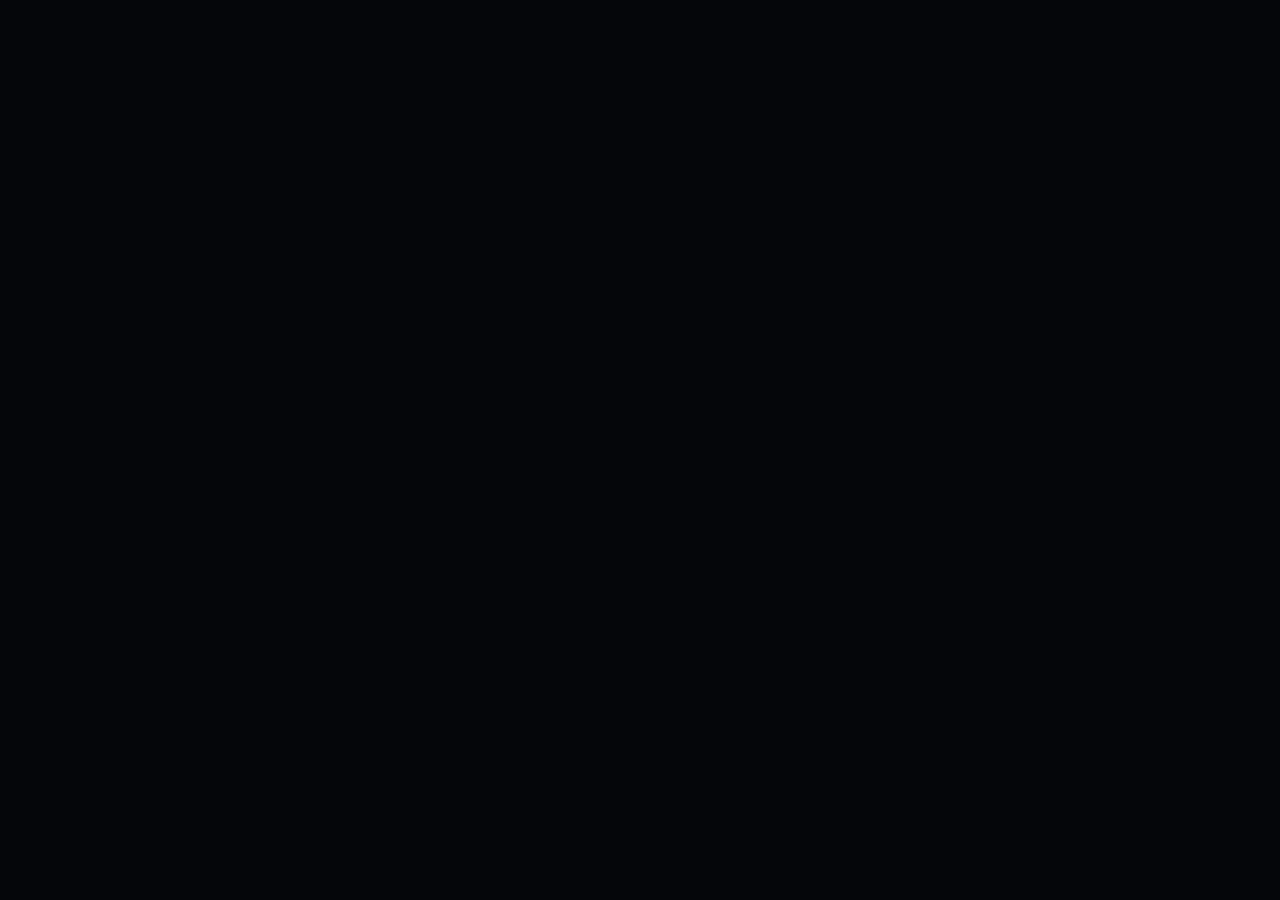
==== acdc.html @ 9a598bc3 "Add files via upload" ====
<!DOCTYPE html>
<html lang="en">
<head>
  <meta charset="UTF-8" />
  <title>BlackCorp Backbone Console</title>
  <meta name="viewport" content="width=device-width, initial-scale=1" />
  <style>
    * { box-sizing: border-box; font-family: system-ui, -apple-system, BlinkMacSystemFont, "SF Mono", monospace; }
    body { margin: 0; background:#050608; color:#e5e5e5; }
    header { padding: 1rem 1.5rem; border-bottom: 1px solid #222; display:flex; justify-content:space-between; align-items:center; }
    header h1 { margin:0; font-size:1.1rem; letter-spacing:0.08em; text-transform:uppercase; }
    header span { font-size:0.8rem; color:#8f8f8f; }
    main { display:flex; flex-wrap:wrap; padding:1rem; gap:1rem; }
    section { border:1px solid #222; padding:0.75rem; border-radius:4px; background:#0b0c10; flex:1 1 280px; min-width:260px; }
    h2 { margin:0 0 0.5rem 0; font-size:0.9rem; text-transform:uppercase; letter-spacing:0.08em; color:#c5c5ff; }
    .pill { display:inline-block; padding:0.1rem 0.4rem; border-radius:999px; font-size:0.7rem; margin-right:0.25rem; }
    .pill-ac { background:#1b2838; color:#7fd0ff; }
    .pill-dc { background:#182818; color:#9dff9d; }
    .pill-rf { background:#281828; color:#ff9df2; }
    .pill-opt { background:#281f18; color:#ffc89d; }
    .pill-kin { background:#182428; color:#9df5ff; }
    .pill-gas { background:#282218; color:#ffe39d; }
    .pill-adv { background:#281818; color:#ff7f7f; }
    .node-list { max-height:220px; overflow:auto; font-size:0.8rem; }
    .node { padding:0.35rem 0.25rem; border-bottom:1px solid #151515; cursor:pointer; }
    .node:hover { background:#11141b; }
    .
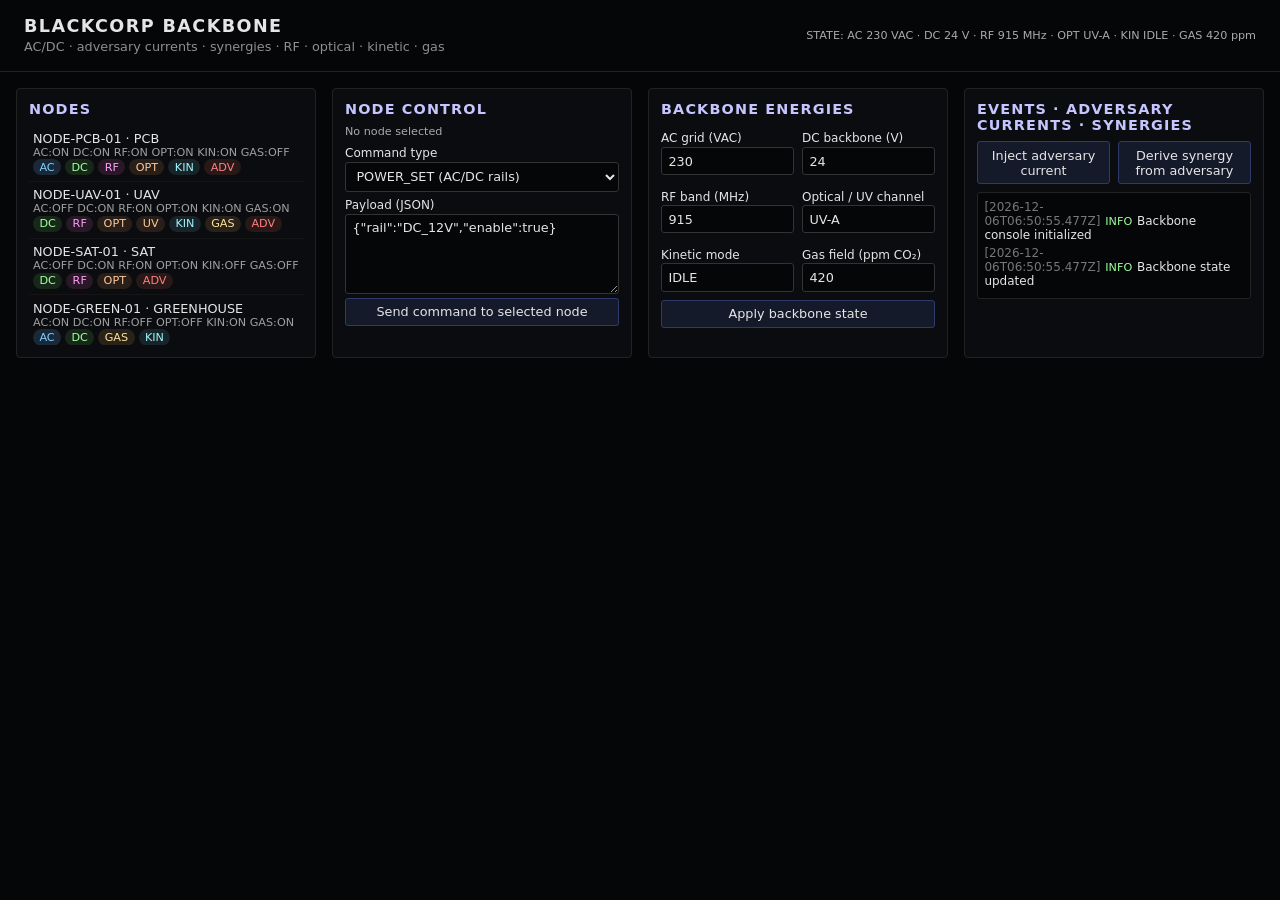
==== commit fc8d18ac: "Update acdc.html" ====
--- a/acdc.html
+++ b/acdc.html
@@ -24,4 +24,405 @@
     .node-list { max-height:220px; overflow:auto; font-size:0.8rem; }
     .node { padding:0.35rem 0.25rem; border-bottom:1px solid #151515; cursor:pointer; }
     .node:hover { background:#11141b; }
-    .+    label { font-size:0.75rem; display:block; margin-top:0.4rem; margin-bottom:0.1rem; }
+    select, input, button, textarea {
+      width:100%; padding:0.35rem 0.4rem; border-radius:3px; border:1px solid #333;
+      background:#050608; color:#e5e5e5; font-size:0.8rem;
+    }
+    button { cursor:pointer; background:#151a2b; border-color:#303a6a; }
+    button:hover { background:#1d2336; }
+    textarea { resize:vertical; min-height:80px; }
+    .log { max-height:260px; overflow:auto; font-size:0.75rem; background:#050608; padding:0.4rem; border-radius:3px; border:1px solid #222; }
+    .log-entry { margin-bottom:0.25rem; }
+    .log-time { color:#777; margin-right:0.3rem; }
+    .log-tag { font-size:0.7rem; margin-right:0.3rem; }
+    .tag-info { color:#9dff9d; }
+    .tag-adv { color:#ff7f7f; }
+    .tag-cmd { color:#9dc9ff; }
+    .grid-2 { display:grid; grid-template-columns:1fr 1fr; gap:0.5rem; }
+    .badge { font-size:0.7rem; color:#aaa; }
+  </style>
+</head>
+<body>
+<header>
+  <div>
+    <h1>BLACKCORP BACKBONE</h1>
+    <span>AC/DC · adversary currents · synergies · RF · optical · kinetic · gas</span>
+  </div>
+  <div class="badge" id="backboneState">STATE: INIT</div>
+</header>
+
+<main>
+  <!-- Nodes -->
+  <section>
+    <h2>Nodes</h2>
+    <div class="node-list" id="nodeList"></div>
+  </section>
+
+  <!-- Node detail / command -->
+  <section>
+    <h2>Node control</h2>
+    <div id="nodeDetail">
+      <div class="badge">No node selected</div>
+    </div>
+    <div style="margin-top:0.5rem;">
+      <label for="cmdType">Command type</label>
+      <select id="cmdType">
+        <option value="POWER_SET">POWER_SET (AC/DC rails)</option>
+        <option value="ROUTE_SET">ROUTE_SET (signal routing)</option>
+        <option value="MODE_SET">MODE_SET (RF/OPT/UV/KIN/GAS)</option>
+        <option value="OBSERVE">OBSERVE (telemetry pull)</option>
+        <option value="QUARANTINE">QUARANTINE (adversary surface)</option>
+        <option value="SYNERGY_SET">SYNERGY_SET (adversary → synergy)</option>
+      </select>
+
+      <label for="cmdPayload">Payload (JSON)</label>
+      <textarea id="cmdPayload" spellcheck="false">
+{"rail":"DC_12V","enable":true}</textarea>
+
+      <button id="sendCmdBtn">Send command to selected node</button>
+    </div>
+  </section>
+
+  <!-- Energies / backbone -->
+  <section>
+    <h2>Backbone energies</h2>
+    <div class="grid-2">
+      <div>
+        <label>AC grid (VAC)</label>
+        <input id="acGrid" type="number" value="230" />
+      </div>
+      <div>
+        <label>DC backbone (V)</label>
+        <input id="dcBackbone" type="number" value="24" />
+      </div>
+      <div>
+        <label>RF band (MHz)</label>
+        <input id="rfBand" type="number" value="915" />
+      </div>
+      <div>
+        <label>Optical / UV channel</label>
+        <input id="optChannel" type="text" value="UV-A" />
+      </div>
+      <div>
+        <label>Kinetic mode</label>
+        <input id="kinMode" type="text" value="IDLE" />
+      </div>
+      <div>
+        <label>Gas field (ppm CO₂)</label>
+        <input id="gasField" type="number" value="420" />
+      </div>
+    </div>
+    <button style="margin-top:0.5rem;" id="applyBackboneBtn">Apply backbone state</button>
+  </section>
+
+  <!-- Adversary / log -->
+  <section>
+    <h2>Events · adversary currents · synergies</h2>
+    <div style="display:flex; gap:0.5rem; margin-bottom:0.5rem;">
+      <button id="injectAdversaryBtn">Inject adversary current</button>
+      <button id="deriveSynergyBtn">Derive synergy from adversary</button>
+    </div>
+    <div class="log" id="eventLog"></div>
+  </section>
+</main>
+
+<script>
+  // --- Data model -----------------------------------------------------------
+
+  const backbone = {
+    acGridVac: 230,
+    dcBackboneV: 24,
+    rfBandMHz: 915,
+    opticalChannel: "UV-A",
+    kineticMode: "IDLE",
+    gasFieldPpm: 420,
+    nodes: [],
+    selectedNodeId: null,
+    adversaryEvents: [],
+    synergyEvents: []
+  };
+
+  function createNode(id, kind, modalities) {
+    return {
+      id,
+      kind,
+      modalities,
+      power: {
+        acOnline: modalities.includes("AC"),
+        dcOnline: modalities.includes("DC"),
+        rails: {
+          DC_24V: true,
+          DC_12V: true,
+          DC_5V: true,
+          DC_3V3: true
+        }
+      },
+      routing: {
+        rfEnabled: modalities.includes("RF"),
+        opticalEnabled: modalities.includes("OPT") || modalities.includes("UV"),
+        kineticEnabled: modalities.includes("KIN"),
+        gasEnabled: modalities.includes("GAS")
+      },
+      observability: {
+        adversarySurface: modalities.includes("ADV"),
+        quarantine: false,
+        lastSeen: new Date().toISOString()
+      },
+      meta: {
+        spaceTime: "UNBOUND",
+        repoRef: "main",
+        tags: []
+      }
+    };
+  }
+
+  backbone.nodes.push(
+    createNode("NODE-PCB-01", "PCB", ["AC","DC","RF","OPT","KIN","ADV"]),
+    createNode("NODE-UAV-01", "UAV", ["DC","RF","OPT","UV","KIN","GAS","ADV"]),
+    createNode("NODE-SAT-01", "SAT", ["DC","RF","OPT","ADV"]),
+    createNode("NODE-GREEN-01", "GREENHOUSE", ["AC","DC","GAS","KIN"])
+  );
+
+  // --- Logging --------------------------------------------------------------
+
+  const logEl = document.getElementById("eventLog");
+
+  function logEvent(tag, message) {
+    const entry = document.createElement("div");
+    entry.className = "log-entry";
+    const time = new Date().toISOString();
+    const timeSpan = document.createElement("span");
+    timeSpan.className = "log-time";
+    timeSpan.textContent = "[" + time + "]";
+    const tagSpan = document.createElement("span");
+    tagSpan.className = "log-tag " + (tag === "ADV" ? "tag-adv" : tag === "CMD" ? "tag-cmd" : "tag-info");
+    tagSpan.textContent = tag;
+    const msgSpan = document.createElement("span");
+    msgSpan.textContent = message;
+    entry.appendChild(timeSpan);
+    entry.appendChild(tagSpan);
+    entry.appendChild(msgSpan);
+    logEl.prepend(entry);
+  }
+
+  // --- UI: Nodes ------------------------------------------------------------
+
+  const nodeListEl = document.getElementById("nodeList");
+  const nodeDetailEl = document.getElementById("nodeDetail");
+  const backboneStateEl = document.getElementById("backboneState");
+
+  function renderNodes() {
+    nodeListEl.innerHTML = "";
+    backbone.nodes.forEach(node => {
+      const div = document.createElement("div");
+      div.className = "node";
+      div.onclick = () => selectNode(node.id);
+
+      const idSpan = document.createElement("div");
+      idSpan.textContent = node.id + " · " + node.kind;
+
+      const statusSpan = document.createElement("div");
+      statusSpan.style.fontSize = "0.7rem";
+      statusSpan.style.color = "#9f9f9f";
+      statusSpan.textContent =
+        "AC:" + (node.power.acOnline ? "ON" : "OFF") +
+        " DC:" + (node.power.dcOnline ? "ON" : "OFF") +
+        " RF:" + (node.routing.rfEnabled ? "ON" : "OFF") +
+        " OPT:" + (node.routing.opticalEnabled ? "ON" : "OFF") +
+        " KIN:" + (node.routing.kineticEnabled ? "ON" : "OFF") +
+        " GAS:" + (node.routing.gasEnabled ? "ON" : "OFF");
+
+      const pills = document.createElement("div");
+      node.modalities.forEach(m => {
+        const pill = document.createElement("span");
+        pill.className = "pill " + ({
+          AC: "pill-ac",
+          DC: "pill-dc",
+          RF: "pill-rf",
+          OPT: "pill-opt",
+          UV: "pill-opt",
+          KIN: "pill-kin",
+          GAS: "pill-gas",
+          ADV: "pill-adv"
+        }[m] || "");
+        pill.textContent = m;
+        pills.appendChild(pill);
+      });
+
+      div.appendChild(idSpan);
+      div.appendChild(statusSpan);
+      div.appendChild(pills);
+      nodeListEl.appendChild(div);
+    });
+  }
+
+  function selectNode(id) {
+    backbone.selectedNodeId = id;
+    const node = backbone.nodes.find(n => n.id === id);
+    if (!node) return;
+    nodeDetailEl.innerHTML = "";
+    const title = document.createElement("div");
+    title.innerHTML = "<strong>" + node.id + "</strong> · " + node.kind;
+    const meta = document.createElement("div");
+    meta.className = "badge";
+    meta.textContent = "Repo: " + node.meta.repoRef + " · SpaceTime: " + node.meta.spaceTime;
+    const adv = document.createElement("div");
+    adv.className = "badge";
+    adv.textContent =
+      "Adversary surface: " + (node.observability.adversarySurface ? "YES" : "NO") +
+      " · Quarantine: " + (node.observability.quarantine ? "ON" : "OFF");
+    nodeDetailEl.appendChild(title);
+    nodeDetailEl.appendChild(meta);
+    nodeDetailEl.appendChild(adv);
+  }
+
+  // --- Commands -------------------------------------------------------------
+
+  function commandNode(nodeId, type, payload) {
+    const node = backbone.nodes.find(n => n.id === nodeId);
+    if (!node) {
+      logEvent("ERR", "Node not found: " + nodeId);
+      return;
+    }
+
+    switch (type) {
+      case "POWER_SET":
+        if (payload.rail && typeof payload.enable === "boolean") {
+          node.power.rails[payload.rail] = payload.enable;
+          if (payload.rail === "AC") node.power.acOnline = payload.enable;
+          if (payload.rail === "DC") node.power.dcOnline = payload.enable;
+          logEvent("CMD", nodeId + " POWER_SET " + payload.rail + "=" + payload.enable);
+        }
+        break;
+
+      case "ROUTE_SET":
+        if (typeof payload.rfEnabled === "boolean") node.routing.rfEnabled = payload.rfEnabled;
+        if (typeof payload.opticalEnabled === "boolean") node.routing.opticalEnabled = payload.opticalEnabled;
+        if (typeof payload.kineticEnabled === "boolean") node.routing.kineticEnabled = payload.kineticEnabled;
+        if (typeof payload.gasEnabled === "boolean") node.routing.gasEnabled = payload.gasEnabled;
+        logEvent("CMD", nodeId + " ROUTE_SET " + JSON.stringify(payload));
+        break;
+
+      case "MODE_SET":
+        if (payload.kineticMode) backbone.kineticMode = payload.kineticMode;
+        if (payload.opticalChannel) backbone.opticalChannel = payload.opticalChannel;
+        if (payload.rfBandMHz) backbone.rfBandMHz = payload.rfBandMHz;
+        logEvent("CMD", nodeId + " MODE_SET " + JSON.stringify(payload));
+        break;
+
+      case "OBSERVE":
+        node.observability.lastSeen = new Date().toISOString();
+        logEvent("INFO", nodeId + " OBSERVE " + node.observability.lastSeen);
+        break;
+
+      case "QUARANTINE":
+        node.observability.quarantine = !!payload.enable;
+        logEvent("CMD", nodeId + " QUARANTINE=" + node.observability.quarantine);
+        break;
+
+      case "SYNERGY_SET":
+        // mark node as using adversary currents as synergy
+        node.meta.tags.push("SYNERGY");
+        logEvent("CMD", nodeId + " SYNERGY_SET " + JSON.stringify(payload));
+        break;
+
+      default:
+        logEvent("ERR", "Unknown command type: " + type);
+    }
+
+    renderNodes();
+    if (backbone.selectedNodeId === nodeId) selectNode(nodeId);
+  }
+
+  // --- Backbone state -------------------------------------------------------
+
+  function applyBackboneState() {
+    backbone.acGridVac = Number(document.getElementById("acGrid").value || 0);
+    backbone.dcBackboneV = Number(document.getElementById("dcBackbone").value || 0);
+    backbone.rfBandMHz = Number(document.getElementById("rfBand").value || 0);
+    backbone.opticalChannel = document.getElementById("optChannel").value || "";
+    backbone.kineticMode = document.getElementById("kinMode").value || "";
+    backbone.gasFieldPpm = Number(document.getElementById("gasField").value || 0);
+
+    backboneStateEl.textContent =
+      "STATE: AC " + backbone.acGridVac + " VAC · DC " + backbone.dcBackboneV +
+      " V · RF " + backbone.rfBandMHz + " MHz · OPT " + backbone.opticalChannel +
+      " · KIN " + backbone.kineticMode + " · GAS " + backbone.gasFieldPpm + " ppm";
+
+    logEvent("INFO", "Backbone state updated");
+  }
+
+  // --- Adversary currents ---------------------------------------------------
+
+  function injectAdversaryCurrent() {
+    const surfaces = backbone.nodes.filter(n => n.observability.adversarySurface && !n.observability.quarantine);
+    if (!surfaces.length) {
+      logEvent("ADV", "No active adversary surfaces");
+      return;
+    }
+    const node = surfaces[Math.floor(Math.random() * surfaces.length)];
+    const kind = ["RF_JAM", "OPT_SPOOF", "KIN_SHOCK", "GAS_SPIKE", "AC_SURGE"][Math.floor(Math.random() * 5)];
+    const event = {
+      nodeId: node.id,
+      kind,
+      ts: new Date().toISOString()
+    };
+    backbone.adversaryEvents.push(event);
+    logEvent("ADV", node.id + " " + kind + " " + event.ts);
+    node.meta.tags.push("ADV_" + kind);
+    node.observability.lastSeen = event.ts;
+    renderNodes();
+    if (backbone.selectedNodeId === node.id) selectNode(node.id);
+  }
+
+  // --- Synergies from adversary currents -----------------------------------
+
+  function deriveSynergyFromAdversary() {
+    if (!backbone.adversaryEvents.length) {
+      logEvent("INFO", "No adversary currents to derive synergies from");
+      return;
+    }
+    const last = backbone.adversaryEvents[0]; // newest at index 0 (prepended)
+    const synergy = {
+      nodeId: last.nodeId,
+      sourceKind: last.kind,
+      ts: new Date().toISOString(),
+      action: "HARDEN_ROUTE"
+    };
+    backbone.synergyEvents.push(synergy);
+    logEvent("INFO", "SYNERGY " + synergy.nodeId + " from " + synergy.sourceKind + " → " + synergy.action);
+    const node = backbone.nodes.find(n => n.id === synergy.nodeId);
+    if (node) node.meta.tags.push("SYNERGY_" + synergy.sourceKind);
+  }
+
+  // --- Wire up UI -----------------------------------------------------------
+
+  document.getElementById("applyBackboneBtn").onclick = applyBackboneState;
+  document.getElementById("injectAdversaryBtn").onclick = injectAdversaryCurrent;
+  document.getElementById("deriveSynergyBtn").onclick = deriveSynergyFromAdversary;
+
+  document.getElementById("sendCmdBtn").onclick = () => {
+    if (!backbone.selectedNodeId) {
+      logEvent("ERR", "No node selected");
+      return;
+    }
+    const type = document.getElementById("cmdType").value;
+    let payload = {};
+    try {
+      payload = JSON.parse(document.getElementById("cmdPayload").value || "{}");
+    } catch (e) {
+      logEvent("ERR", "Invalid JSON payload");
+      return;
+    }
+    commandNode(backbone.selectedNodeId, type, payload);
+  };
+
+  // --- Init -----------------------------------------------------------------
+
+  renderNodes();
+  applyBackboneState();
+  logEvent("INFO", "Backbone console initialized");
+</script>
+</body>
+</html>
